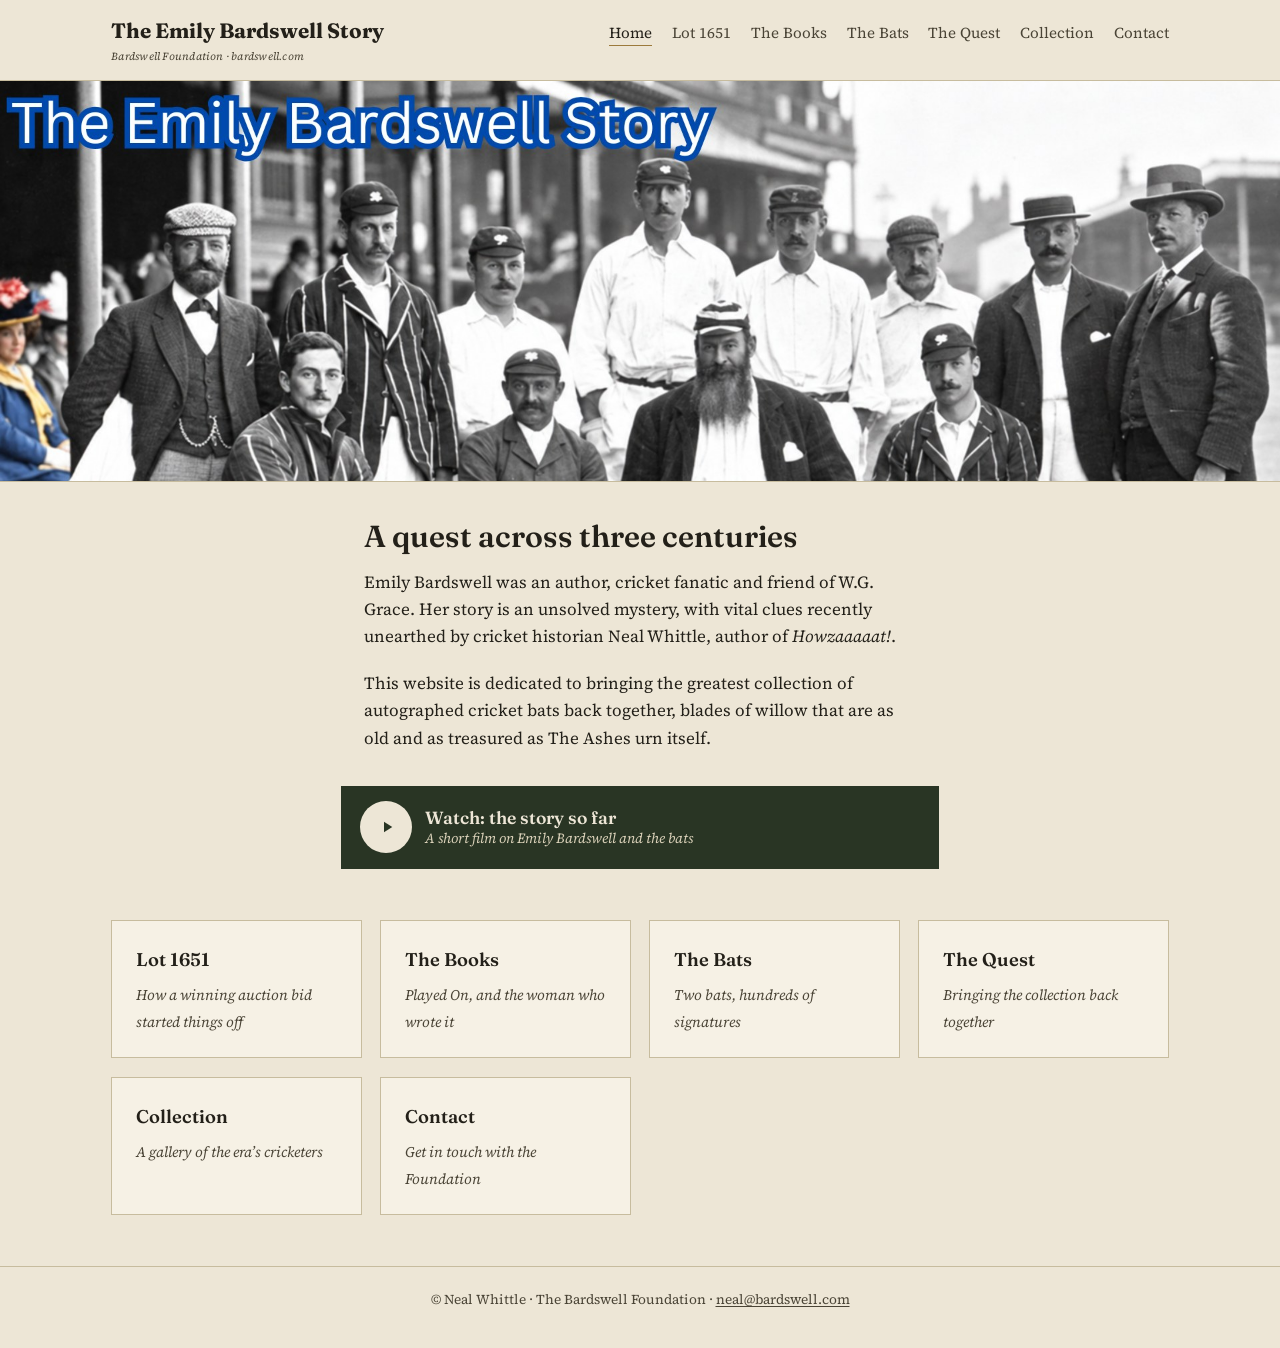
==== index.html @ 60f510f8 "Initial site" ====
<!DOCTYPE html>
<html lang="en">
<head>
<meta charset="UTF-8">
<meta name="viewport" content="width=device-width, initial-scale=1.0">
<title>Home — The Emily Bardswell Story</title>
<meta name="description" content="The Emily Bardswell Story: a quest to reunite a forgotten Victorian cricket writer with her lost collection of autographed bats.">
<link rel="preconnect" href="https://fonts.googleapis.com">
<link rel="preconnect" href="https://fonts.gstatic.com" crossorigin>
<link href="https://fonts.googleapis.com/css2?family=Fraunces:wght@500;600;700&family=Source+Serif+4:ital,wght@0,400;0,600;1,400;1,600&display=swap" rel="stylesheet">
<link rel="stylesheet" href="css/style.css">
</head>
<body>
<a class="skip-link" href="#main">Skip to content</a>
<header class="site-header">
  <div class="nav-wrap">
    <a class="site-mark" href="index.html">The Emily Bardswell Story
      <span class="mark-small">Bardswell Foundation &middot; bardswell.com</span>
    </a>
    <nav aria-label="Primary">
      <ul class="site-nav">
        <li><a href="index.html" aria-current="page">Home</a></li>
        <li><a href="lot-1651.html">Lot 1651</a></li>
        <li><a href="the-books.html">The Books</a></li>
        <li><a href="the-bats.html">The Bats</a></li>
        <li><a href="the-quest.html">The Quest</a></li>
        <li><a href="collection.html">Collection</a></li>
        <li><a href="contact.html">Contact</a></li>
      </ul>
    </nav>
  </div>
</header>
<main id="main">
<div class="hero-banner">
  <img src="images/header.jpg" alt="The Emily Bardswell Story — banner featuring a Victorian-era cricket team photograph" loading="eager">
</div>

<div class="home-intro">
  <h1 class="visually-hidden">The Emily Bardswell Story</h1>
  <h2>A quest across three centuries</h2>
  <p>Emily Bardswell was an author, cricket fanatic and friend of W.G. Grace. Her story is an unsolved mystery, with vital clues recently unearthed by cricket historian Neal Whittle, author of <em>Howzaaaaat!</em>.</p><p>This website is dedicated to bringing the greatest collection of autographed cricket bats back together, blades of willow that are as old and as treasured as The Ashes urn itself.</p>
</div>

<div class="video-feature">
  <button type="button" class="video-card" data-video-trigger aria-haspopup="dialog">
    <span class="play-badge" aria-hidden="true">
      <svg viewBox="0 0 24 24"><path d="M8 5v14l11-7z"/></svg>
    </span>
    <span class="video-card-text">
      <span class="vc-title">Watch: the story so far</span>
      <span class="vc-sub">A short film on Emily Bardswell and the bats</span>
    </span>
  </button>
</div>

<nav class="section-grid" aria-label="Explore the story">
  <a class="section-card" href="lot-1651.html">
    <span class="sc-label">Lot 1651</span>
    <span class="sc-desc">How a winning auction bid started things off</span>
  </a>
  <a class="section-card" href="the-books.html">
    <span class="sc-label">The Books</span>
    <span class="sc-desc">Played On, and the woman who wrote it</span>
  </a>
  <a class="section-card" href="the-bats.html">
    <span class="sc-label">The Bats</span>
    <span class="sc-desc">Two bats, hundreds of signatures</span>
  </a>
  <a class="section-card" href="the-quest.html">
    <span class="sc-label">The Quest</span>
    <span class="sc-desc">Bringing the collection back together</span>
  </a>
  <a class="section-card" href="collection.html">
    <span class="sc-label">Collection</span>
    <span class="sc-desc">A gallery of the era&rsquo;s cricketers</span>
  </a>
  <a class="section-card" href="contact.html">
    <span class="sc-label">Contact</span>
    <span class="sc-desc">Get in touch with the Foundation</span>
  </a>
</nav>

<div class="video-modal" data-video-modal role="dialog" aria-modal="true" aria-label="Emily Bardswell story video">
  <div class="video-modal-inner">
    <button type="button" class="video-modal-close" data-video-close aria-label="Close video">&times;</button>
    <video controls playsinline preload="none" poster="">
      <source src="images/video/emily.mp4" type="video/mp4">
      Your browser does not support embedded video. <a href="images/video/emily.mp4">Download the video</a>.
    </video>
  </div>
</div>

</main>
<footer class="site-footer">
  <p>&copy; Neal Whittle &middot; The Bardswell Foundation &middot; <a href="contact.html">neal@bardswell.com</a></p>
</footer>
<script src="js/main.js"></script>
</body>
</html>
---- css/style.css ----
/* ==========================================================================
   The Emily Bardswell Story — stylesheet
   Palette: parchment / ink / willow green / brass / oxblood
   Type: Fraunces (display) + Source Serif 4 (body & UI)
   ========================================================================== */

:root {
  --parchment: #ede6d6;
  --parchment-deep: #e2d9c4;
  --card-bg: #f6f1e5;
  --ink: #232019;
  --ink-soft: #4a4436;
  --willow: #3b4a34;
  --willow-deep: #293524;
  --brass: #9c7a3c;
  --brass-light: #c7a565;
  --oxblood: #6b2c24;
  --rule: #c7bc9e;
  --rule-light: #d9d0b8;
  --shadow: rgba(35, 32, 25, 0.16);

  --font-display: "Fraunces", "Iowan Old Style", "Palatino Linotype", serif;
  --font-body: "Source Serif 4", "Iowan Old Style", Georgia, serif;

  --measure: 66ch;
}

* { box-sizing: border-box; }

html {
  scroll-behavior: smooth;
}

body {
  margin: 0;
  background: var(--parchment);
  color: var(--ink);
  font-family: var(--font-body);
  font-size: 1.0625rem;
  line-height: 1.6;
  -webkit-font-smoothing: antialiased;
}

img { max-width: 100%; display: block; }

a {
  color: var(--oxblood);
  text-decoration-thickness: 1px;
  text-underline-offset: 2px;
}
a:hover { color: var(--willow); }

h1, h2, h3, h4 {
  font-family: var(--font-display);
  color: var(--ink);
  line-height: 1.15;
  font-weight: 600;
  margin: 0 0 0.5em;
}

h1 { font-size: clamp(2rem, 4vw, 2.75rem); font-weight: 700; }
h2 { font-size: clamp(1.5rem, 3vw, 1.9rem); }
h3 {
  font-size: 1.2rem;
  font-style: italic;
  color: var(--willow-deep);
  font-weight: 600;
}

p { margin: 0 0 1.15em; }

.visually-hidden {
  position: absolute;
  width: 1px; height: 1px;
  overflow: hidden;
  clip: rect(0 0 0 0);
  white-space: nowrap;
}

/* ---------- Skip link ---------- */
.skip-link {
  position: absolute;
  left: -999px;
  top: 0;
  background: var(--willow);
  color: var(--parchment);
  padding: 0.6em 1em;
  z-index: 200;
}
.skip-link:focus {
  left: 0.5em;
  top: 0.5em;
}

/* ---------- Header / nav ---------- */
.site-header {
  position: sticky;
  top: 0;
  z-index: 100;
  background: var(--parchment);
  border-bottom: 1px solid var(--rule);
}

.nav-wrap {
  max-width: 1100px;
  margin: 0 auto;
  padding: 0.85em 1.25em;
  display: flex;
  align-items: baseline;
  justify-content: space-between;
  gap: 1em;
  flex-wrap: wrap;
}

.site-mark {
  font-family: var(--font-display);
  font-weight: 700;
  font-size: 1.3rem;
  color: var(--ink);
  text-decoration: none;
  white-space: nowrap;
}
.site-mark:hover { color: var(--willow); }
.site-mark .mark-small {
  display: block;
  font-family: var(--font-body);
  font-style: italic;
  font-size: 0.68rem;
  font-weight: 400;
  color: var(--ink-soft);
  letter-spacing: 0.02em;
}

.site-nav {
  display: flex;
  flex-wrap: wrap;
  gap: 0.35em 1.3em;
  list-style: none;
  margin: 0;
  padding: 0;
  font-size: 0.95rem;
}
.site-nav a {
  color: var(--ink-soft);
  text-decoration: none;
  padding-bottom: 2px;
  border-bottom: 1px solid transparent;
}
.site-nav a:hover,
.site-nav a[aria-current="page"] {
  color: var(--ink);
  border-bottom-color: var(--brass);
}

/* ---------- Hero (home) ---------- */
.hero-banner {
  width: 100%;
  display: block;
  border-bottom: 1px solid var(--rule);
}
.hero-banner img { width: 100%; height: auto; }

/* ---------- Page hero (inner pages) ---------- */
.page-hero {
  max-width: 1100px;
  margin: 0 auto;
  padding: 2.6em 1.25em 0.4em;
}
.page-eyebrow {
  font-style: italic;
  color: var(--brass);
  margin: 0 0 0.3em;
  font-size: 0.95rem;
}

/* ---------- Layout shell ---------- */
.shell {
  max-width: 1100px;
  margin: 0 auto;
  padding: 0 1.25em 3em;
}

.layout-with-rail {
  display: grid;
  grid-template-columns: minmax(0, 1fr) 260px;
  gap: 3.2em;
  align-items: start;
}

@media (max-width: 860px) {
  .layout-with-rail {
    grid-template-columns: 1fr;
    gap: 2em;
  }
}

.content-col { max-width: var(--measure); }

/* ---------- Prose sections ---------- */
.prose-section { margin: 0 0 2.6em; }
.prose-section:last-child { margin-bottom: 0; }

.prose-section blockquote {
  margin: 1.4em 0;
  padding: 0.2em 0 0.2em 1.1em;
  border-left: 3px solid var(--brass);
  font-style: italic;
  color: var(--ink-soft);
}

figure {
  margin: 1.6em 0;
}
figure img {
  border: 1px solid var(--rule);
  background: var(--card-bg);
  padding: 6px;
}
figcaption {
  font-family: var(--font-body);
  font-style: italic;
  font-size: 0.88rem;
  color: var(--ink-soft);
  margin-top: 0.55em;
}

.figure-row {
  display: flex;
  gap: 1.2em;
  flex-wrap: wrap;
}
.figure-row figure { flex: 1 1 220px; margin: 1.6em 0; }

.link-list {
  font-size: 0.9rem;
  color: var(--ink-soft);
  margin: -0.6em 0 1.6em;
}
.link-list a { word-break: break-word; }

/* ---------- Card rail (sidebar of trading cards) ---------- */
.card-rail {
  border-left: 1px solid var(--rule);
  padding-left: 1.6em;
}
.card-rail h4 {
  font-family: var(--font-body);
  font-style: italic;
  font-weight: 600;
  color: var(--ink-soft);
  font-size: 0.92rem;
  margin-bottom: 1em;
}
.rail-cards {
  display: flex;
  flex-direction: column;
  gap: 1.3em;
}
.rail-card { text-align: center; }
.rail-card img {
  border: 1px solid var(--rule);
  background: var(--card-bg);
  padding: 5px;
  max-width: 130px;
  margin: 0 auto;
}
.rail-card figcaption { margin-top: 0.4em; }

@media (max-width: 860px) {
  .card-rail {
    border-left: none;
    border-top: 1px solid var(--rule);
    padding-left: 0;
    padding-top: 1.6em;
  }
  .rail-cards {
    flex-direction: row;
    flex-wrap: wrap;
    justify-content: flex-start;
  }
  .rail-card { flex: 0 0 auto; width: 110px; }
  .rail-card img { max-width: 100px; }
}

/* ---------- Home page sections ---------- */
.home-intro {
  max-width: var(--measure);
  margin: 2.2em auto 0;
  padding: 0 1.25em;
  text-align: left;
}
.home-intro h1 { margin-bottom: 0.55em; }

.video-feature {
  max-width: 640px;
  margin: 2em auto 0;
  padding: 0 1.25em;
}
.video-card {
  display: flex;
  align-items: center;
  gap: 1em;
  background: var(--willow-deep);
  color: var(--parchment);
  border: 1px solid var(--willow-deep);
  padding: 1.1em 1.3em;
  width: 100%;
  cursor: pointer;
  text-align: left;
  font-family: var(--font-body);
}
.video-card:hover { background: var(--willow); }
.play-badge {
  flex: 0 0 auto;
  width: 52px; height: 52px;
  border-radius: 50%;
  background: var(--parchment);
  display: flex;
  align-items: center;
  justify-content: center;
}
.play-badge svg { width: 18px; height: 18px; fill: var(--willow-deep); margin-left: 3px; }
.video-card-text .vc-title {
  font-family: var(--font-display);
  font-size: 1.1rem;
  font-weight: 600;
  display: block;
}
.video-card-text .vc-sub {
  font-style: italic;
  font-size: 0.88rem;
  color: var(--rule-light);
}

/* ---------- Section nav grid (home) ---------- */
.section-grid {
  max-width: 1100px;
  margin: 3em auto 0;
  padding: 0 1.25em 3em;
  display: grid;
  grid-template-columns: repeat(auto-fit, minmax(230px, 1fr));
  gap: 1.1em;
}
.section-card {
  display: block;
  border: 1px solid var(--rule);
  background: var(--card-bg);
  padding: 1.4em 1.4em 1.3em;
  text-decoration: none;
  color: var(--ink);
  position: relative;
}
.section-card:hover {
  border-color: var(--brass);
}
.section-card .sc-label {
  font-family: var(--font-display);
  font-size: 1.15rem;
  font-weight: 600;
  color: var(--ink);
  display: block;
  margin-bottom: 0.35em;
}
.section-card .sc-desc {
  font-size: 0.92rem;
  color: var(--ink-soft);
  font-style: italic;
}

/* ---------- Collection page (card gallery) ---------- */
.collection-intro {
  max-width: var(--measure);
}
.card-gallery {
  display: grid;
  grid-template-columns: repeat(auto-fill, minmax(140px, 1fr));
  gap: 1.4em 1.1em;
  margin-top: 2em;
}
.gallery-item {
  background: var(--card-bg);
  border: 1px solid var(--rule);
  padding: 8px 8px 10px;
  text-align: center;
  cursor: pointer;
}
.gallery-item:hover { border-color: var(--brass); }
.gallery-item img { width: 100%; height: auto; }
.gallery-item .g-cap {
  margin-top: 0.5em;
  font-size: 0.82rem;
  font-style: italic;
  color: var(--ink-soft);
}

/* Lightbox */
.lightbox {
  position: fixed;
  inset: 0;
  background: rgba(20, 18, 13, 0.92);
  display: none;
  align-items: center;
  justify-content: center;
  z-index: 300;
  padding: 2em 1em;
}
.lightbox.is-open { display: flex; }
.lightbox-inner {
  max-width: min(90vw, 640px);
  text-align: center;
}
.lightbox-inner img {
  max-width: 100%;
  max-height: 78vh;
  width: auto;
  margin: 0 auto;
  border: 4px solid var(--parchment);
}
.lightbox-cap {
  color: var(--parchment);
  font-style: italic;
  margin-top: 1em;
}
.lightbox-close {
  position: absolute;
  top: 1.2em;
  right: 1.4em;
  background: none;
  border: none;
  color: var(--parchment);
  font-size: 2rem;
  line-height: 1;
  cursor: pointer;
  font-family: var(--font-body);
}

/* Video modal */
.video-modal {
  position: fixed;
  inset: 0;
  background: rgba(20, 18, 13, 0.92);
  display: none;
  align-items: center;
  justify-content: center;
  z-index: 300;
  padding: 1.5em;
}
.video-modal.is-open { display: flex; }
.video-modal-inner {
  max-width: min(92vw, 900px);
  width: 100%;
  position: relative;
}
.video-modal-inner video {
  width: 100%;
  display: block;
  border: 4px solid var(--parchment);
  background: #000;
}
.video-modal-close {
  position: absolute;
  top: -2.4em;
  right: 0;
  background: none;
  border: none;
  color: var(--parchment);
  font-size: 2rem;
  line-height: 1;
  cursor: pointer;
  font-family: var(--font-body);
}

/* ---------- Contact page ---------- */
.contact-grid {
  display: grid;
  grid-template-columns: minmax(0, 1fr) minmax(260px, 340px);
  gap: 2.6em;
}
@media (max-width: 780px) {
  .contact-grid { grid-template-columns: 1fr; }
}
.contact-form {
  display: flex;
  flex-direction: column;
  gap: 1.1em;
  margin-top: 1.6em;
}
.form-field label {
  display: block;
  font-size: 0.9rem;
  color: var(--ink-soft);
  margin-bottom: 0.35em;
}
.form-field input,
.form-field textarea {
  width: 100%;
  font-family: var(--font-body);
  font-size: 1rem;
  padding: 0.6em 0.7em;
  border: 1px solid var(--rule);
  background: var(--card-bg);
  color: var(--ink);
}
.form-field input:focus,
.form-field textarea:focus {
  outline: 2px solid var(--brass);
  outline-offset: 1px;
}
.btn-submit {
  align-self: flex-start;
  background: var(--willow-deep);
  color: var(--parchment);
  border: none;
  padding: 0.75em 1.6em;
  font-family: var(--font-body);
  font-size: 1rem;
  cursor: pointer;
}
.btn-submit:hover { background: var(--willow); }
.form-note {
  font-size: 0.85rem;
  color: var(--ink-soft);
  margin-top: -0.4em;
}
.form-status {
  font-size: 0.92rem;
  margin-top: 0.2em;
}
.form-status.success { color: var(--willow-deep); }
.form-status.error { color: var(--oxblood); }

.contact-photo figure { margin-top: 1.6em; }

/* ---------- Footer ---------- */
.site-footer {
  border-top: 1px solid var(--rule);
  padding: 1.6em 1.25em;
  text-align: center;
  font-size: 0.85rem;
  color: var(--ink-soft);
}
.site-footer a { color: var(--ink-soft); }

/* ---------- Focus visibility ---------- */
a:focus-visible,
button:focus-visible {
  outline: 2px solid var(--brass);
  outline-offset: 2px;
}

@media (prefers-reduced-motion: reduce) {
  html { scroll-behavior: auto; }
}
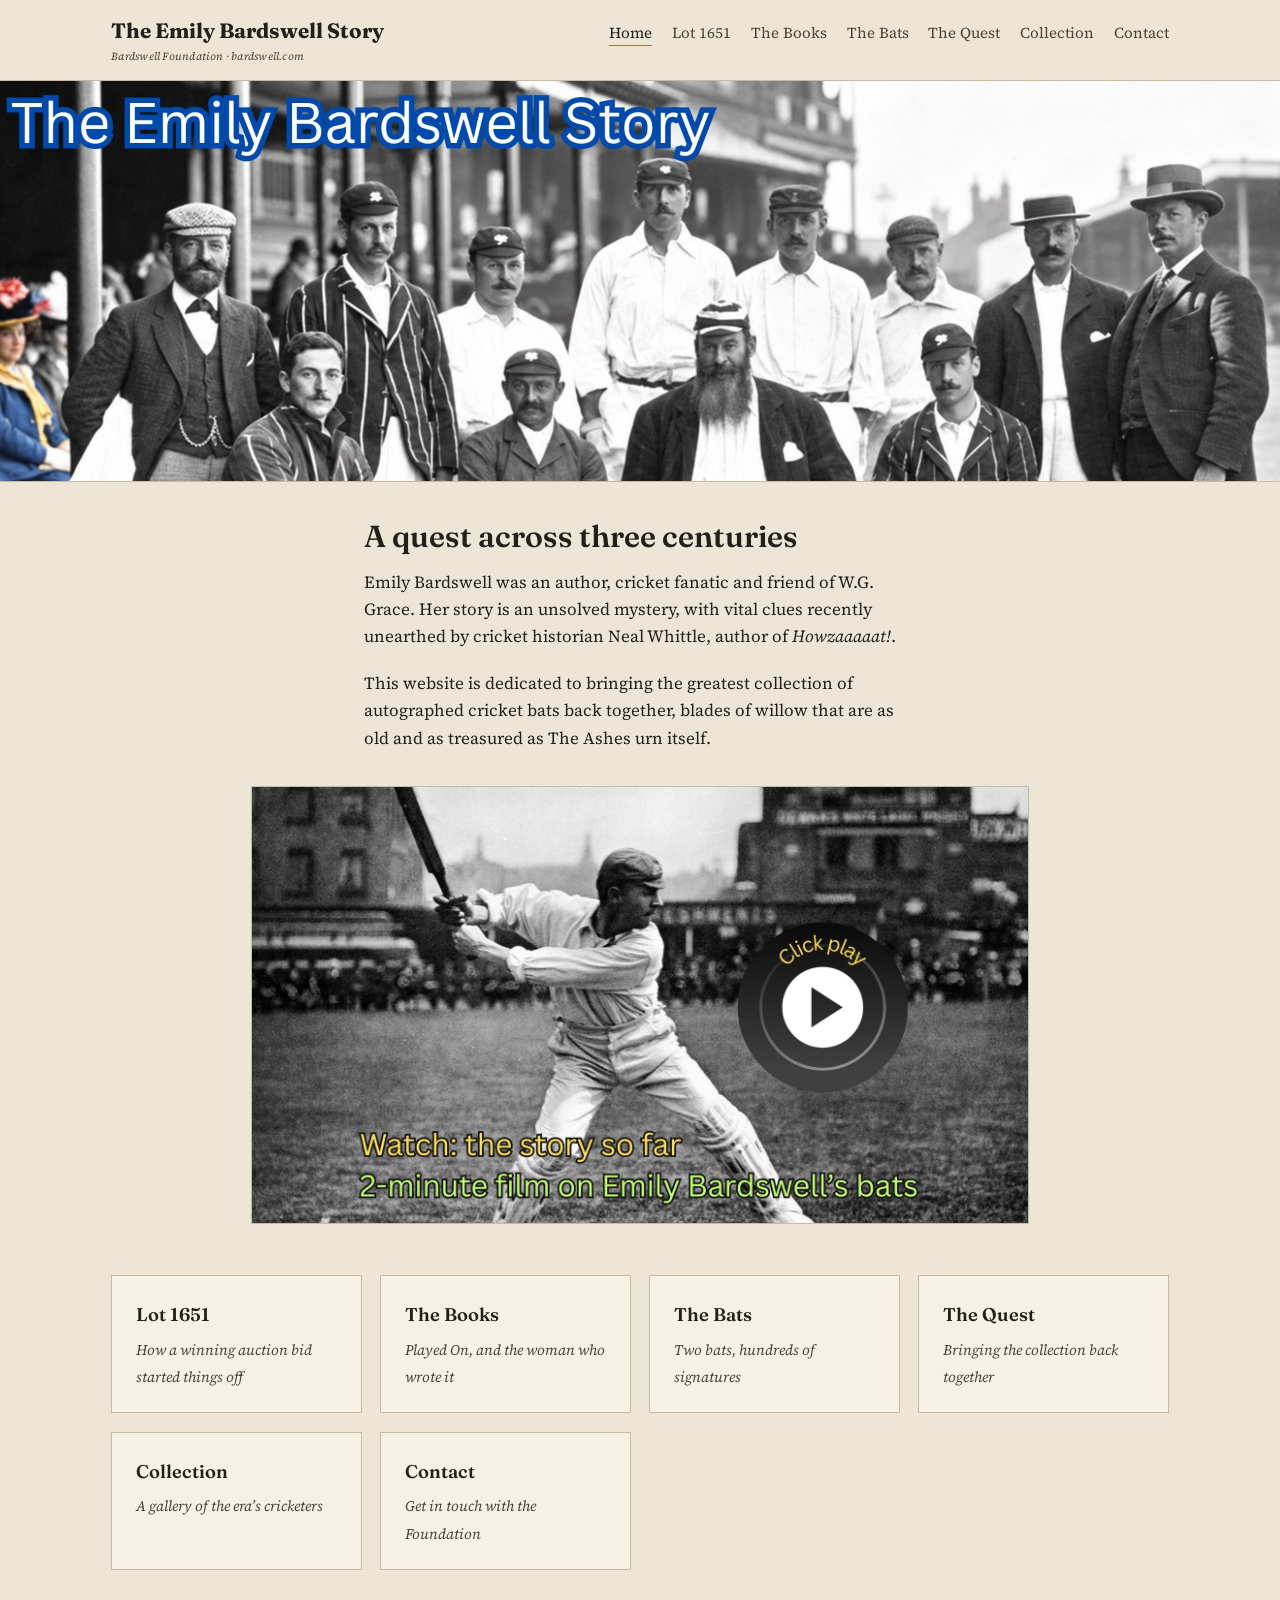
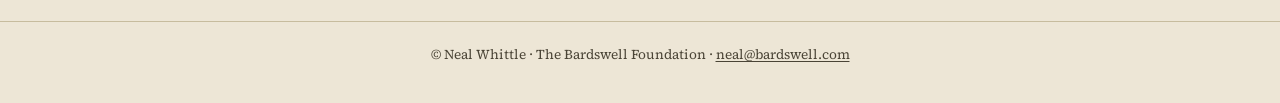
==== commit 3dd58060: "New video card and film" ====
--- a/index.html
+++ b/index.html
@@ -42,14 +42,8 @@
 </div>
 
 <div class="video-feature">
-  <button type="button" class="video-card" data-video-trigger aria-haspopup="dialog">
-    <span class="play-badge" aria-hidden="true">
-      <svg viewBox="0 0 24 24"><path d="M8 5v14l11-7z"/></svg>
-    </span>
-    <span class="video-card-text">
-      <span class="vc-title">Watch: the story so far</span>
-      <span class="vc-sub">A short film on Emily Bardswell and the bats</span>
-    </span>
+  <button type="button" class="video-card" data-video-trigger aria-haspopup="dialog" aria-label="Play the film: Watch the story so far, a 2-minute film on Emily Bardswell's bats">
+    <img src="images/video-card.jpg" alt="Black and white photograph of a Victorian batsman mid-swing, with a play button and the words Watch: the story so far" width="1600" height="900" loading="lazy">
   </button>
 </div>
 
--- a/css/style.css
+++ b/css/style.css
@@ -292,44 +292,29 @@
 .home-intro h1 { margin-bottom: 0.55em; }
 
 .video-feature {
-  max-width: 640px;
+  max-width: 820px;
   margin: 2em auto 0;
   padding: 0 1.25em;
 }
 .video-card {
-  display: flex;
-  align-items: center;
-  gap: 1em;
-  background: var(--willow-deep);
-  color: var(--parchment);
-  border: 1px solid var(--willow-deep);
-  padding: 1.1em 1.3em;
+  display: block;
   width: 100%;
+  padding: 0;
+  border: 1px solid var(--rule);
+  background: var(--card-bg);
   cursor: pointer;
-  text-align: left;
-  font-family: var(--font-body);
-}
-.video-card:hover { background: var(--willow); }
-.play-badge {
-  flex: 0 0 auto;
-  width: 52px; height: 52px;
-  border-radius: 50%;
-  background: var(--parchment);
-  display: flex;
-  align-items: center;
-  justify-content: center;
-}
-.play-badge svg { width: 18px; height: 18px; fill: var(--willow-deep); margin-left: 3px; }
-.video-card-text .vc-title {
-  font-family: var(--font-display);
-  font-size: 1.1rem;
-  font-weight: 600;
-  display: block;
-}
-.video-card-text .vc-sub {
-  font-style: italic;
-  font-size: 0.88rem;
-  color: var(--rule-light);
+  position: relative;
+  overflow: hidden;
+}
+.video-card img {
+  width: 100%;
+  height: auto;
+  transition: transform 0.4s ease, filter 0.3s ease;
+}
+.video-card:hover img,
+.video-card:focus-visible img {
+  transform: scale(1.025);
+  filter: brightness(1.08);
 }
 
 /* ---------- Section nav grid (home) ---------- */
